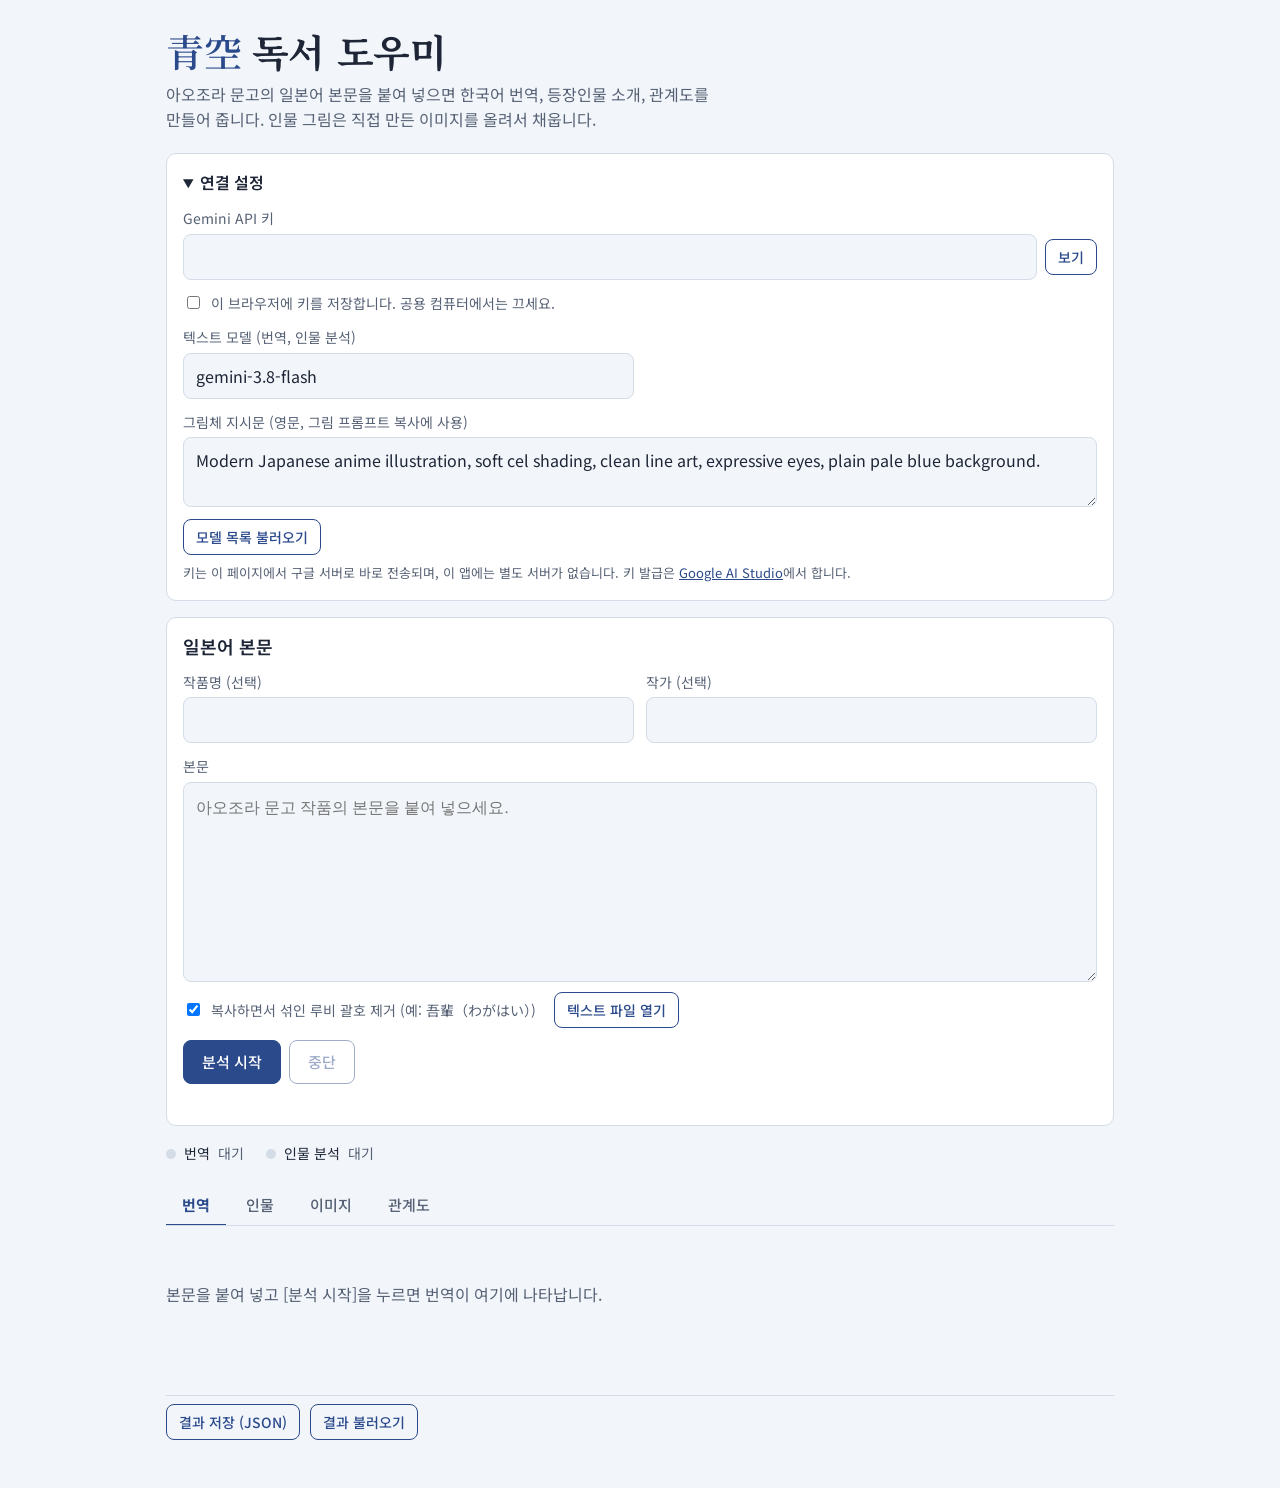
==== aozora-reader.html @ 2e2281b9 "아오조라 독서 도우미 추가 Netlify(aozora-reader.netlify.app)에 올라가 있던 파일을 원본으로 보관합니다." ====
<!doctype html>
<html lang="ko">
<head>
<meta charset="utf-8">
<meta name="viewport" content="width=device-width, initial-scale=1">
<title>아오조라 독서 도우미</title>
<meta name="description" content="아오조라 문고의 일본어 본문을 붙여 넣으면 한국어 번역과 등장인물 소개를 만들고, 직접 만든 인물 그림을 올려 관계도를 완성하는 웹앱">
<link rel="preconnect" href="https://fonts.googleapis.com">
<link rel="preconnect" href="https://fonts.gstatic.com" crossorigin>
<link href="https://fonts.googleapis.com/css2?family=Noto+Sans+KR:wght@400;500;700&family=Noto+Serif+JP:wght@400;600&family=Noto+Serif+KR:wght@400;600;700&display=swap" rel="stylesheet">
<style>
:root{
  --paper:#f2f6fa; --panel:#ffffff; --ink:#1d2536; --ink2:#566175; --line:#d3dce7;
  --ai:#2b4a8c; --ai-ink:#ffffff; --sora:#cfe5f7; --sora2:#eaf3fb;
  --warn:#b4452f; --ok:#2f7a5b;
  --sans:'Noto Sans KR','Apple SD Gothic Neo','Malgun Gothic',system-ui,sans-serif;
  --serif-ko:'Noto Serif KR','Nanum Myeongjo','Apple Myungjo',serif;
  --serif-ja:'Noto Serif JP','Yu Mincho','Hiragino Mincho ProN',serif;
}
@media (prefers-color-scheme: dark){
  :root{
    --paper:#121a27; --panel:#1a2433; --ink:#e6ecf5; --ink2:#9fb0c6; --line:#2c3a50;
    --ai:#8fb4ff; --ai-ink:#0e1a30; --sora:#1f3350; --sora2:#16253a;
    --warn:#ef8a74; --ok:#6cc9a0;
  }
}
*{box-sizing:border-box}
html{-webkit-text-size-adjust:100%}
body{margin:0;background:var(--paper);color:var(--ink);font:16px/1.6 var(--sans)}
a{color:var(--ai)}
.skip{position:absolute;left:-999px;top:0;background:var(--ai);color:var(--ai-ink);padding:8px 12px;z-index:10}
.skip:focus{left:8px;top:8px}
:focus-visible{outline:2px solid var(--ai);outline-offset:2px}
.wrap{max-width:980px;margin:0 auto;padding:0 16px}
.top{padding:28px 0 4px}
h1{font:700 clamp(26px,5vw,38px)/1.2 var(--serif-ko);margin:0 0 8px;letter-spacing:-.01em}
h1 [lang=ja]{font-family:var(--serif-ja);font-weight:600;color:var(--ai);margin-right:.28em}
.lede{margin:0;color:var(--ink2);max-width:62ch}
h2{font:600 18px/1.4 var(--sans);margin:0 0 10px}
.panel{background:var(--panel);border:1px solid var(--line);border-radius:10px;padding:16px;margin:16px 0}
details.panel>summary{cursor:pointer;font-weight:600;list-style-position:inside}
.grid{display:grid;grid-template-columns:1fr 1fr;gap:12px;margin-top:12px}
.grid .wide{grid-column:1/-1}
label{display:flex;flex-direction:column;gap:4px;font-size:14px;color:var(--ink2)}
label.check{flex-direction:row;align-items:center;gap:8px}
input[type=text],input[type=password],input[type=number],textarea{
  width:100%;font:16px/1.5 var(--sans);color:var(--ink);background:var(--paper);
  border:1px solid var(--line);border-radius:8px;padding:10px 12px}
textarea{resize:vertical}
#src{min-height:200px;font-family:var(--serif-ja);line-height:1.8}
.row{display:flex;gap:8px;align-items:center;flex-wrap:wrap}
.row.end{justify-content:flex-end}
.hint{font-size:13px;color:var(--ink2);margin:8px 0 0}
.btn{font:500 15px/1 var(--sans);min-height:44px;padding:0 18px;border-radius:8px;border:1px solid var(--ai);
  background:var(--ai);color:var(--ai-ink);cursor:pointer}
.btn.ghost{background:transparent;color:var(--ai)}
.btn.small{min-height:36px;padding:6px 12px;font-size:14px;line-height:1.3}
.btn:disabled{opacity:.45;cursor:not-allowed}
.opts{display:flex;flex-wrap:wrap;gap:6px 18px;margin:10px 0}
.steps{list-style:none;margin:0 0 4px;padding:0;display:flex;flex-wrap:wrap;gap:8px 22px}
.steps li{display:flex;align-items:flex-start;gap:8px;font-size:14px}
.steps .n{white-space:nowrap;flex:none}
.dot{width:10px;height:10px;border-radius:50%;background:var(--line);flex:none;margin-top:7px}
.steps li[data-s=busy] .dot{background:var(--ai)}
.steps li[data-s=done] .dot{background:var(--ok)}
.steps li[data-s=error] .dot{background:var(--warn)}
.steps .t{color:var(--ink2);min-width:0;overflow-wrap:anywhere}
#notice{min-height:1.4em;font-size:14px;margin:6px 0 0}
#notice.error{color:var(--warn)}
#notice.ok{color:var(--ok)}
.tabs{display:flex;gap:4px;border-bottom:1px solid var(--line);margin-top:20px;overflow-x:auto}
.tab{font:500 15px/1 var(--sans);padding:12px 16px;border:0;background:none;color:var(--ink2);cursor:pointer;
  border-bottom:2px solid transparent;margin-bottom:-1px;white-space:nowrap}
.tab[aria-selected=true]{color:var(--ai);border-bottom-color:var(--ai);font-weight:700}
.pane{padding:16px 0 40px}
.empty{color:var(--ink2);padding:24px 0}
.toolbar{display:flex;flex-wrap:wrap;gap:10px 16px;align-items:center;margin-bottom:8px}
.para{padding:14px 0;border-bottom:1px solid var(--line)}
.para .ja{font:400 14px/1.8 var(--serif-ja);color:var(--ink2);margin:0 0 6px}
.para .ko{font:400 17px/1.9 var(--serif-ko);margin:0}
.para .ko.missing{color:var(--ink2);font-family:var(--sans);font-size:14px}
.para .ko.fail{color:var(--warn);font-family:var(--sans);font-size:14px}
.hide-ja .para .ja{display:none}
.cards{display:grid;grid-template-columns:repeat(auto-fill,minmax(270px,1fr));gap:14px}
.card{background:var(--panel);border:1px solid var(--line);border-radius:10px;padding:14px;display:flex;flex-direction:column;gap:8px}
.card .head{display:flex;gap:12px;align-items:center}
.avatar{width:56px;height:56px;border-radius:50%;flex:none;background:var(--sora);overflow:hidden;
  display:grid;place-items:center;font:600 22px var(--serif-ko);color:var(--ai);border:2px solid var(--line)}
.avatar img{width:100%;height:100%;object-fit:cover;display:block}
.card h3{margin:0;font:700 17px/1.3 var(--serif-ko)}
.card .sub{font-size:13px;color:var(--ink2)}
.pill{display:inline-block;font-size:12px;padding:2px 8px;border-radius:999px;border:1px solid var(--line);color:var(--ink2);margin-left:6px;vertical-align:2px}
.card dl{margin:0;display:grid;gap:6px}
.card dt{font-size:12px;color:var(--ink2)}
.card dd{margin:0;font-size:15px}
.imggrid{display:grid;grid-template-columns:repeat(auto-fill,minmax(250px,1fr));gap:14px;align-items:start}
figure.shot{margin:0 auto;width:100%;max-width:300px;aspect-ratio:9/16;border-radius:8px;overflow:hidden;background:var(--sora2);
  border:2px dashed var(--ink2);position:relative}
figure.shot.filled{border:1px solid var(--line)}
figure.shot img{position:absolute;inset:0;width:100%;height:100%;object-fit:contain;display:block}
.slotbtn{position:absolute;inset:0;width:100%;height:100%;border:0;background:none;color:var(--ink2);font:14px/1.5 var(--sans);cursor:pointer;
  display:flex;flex-direction:column;align-items:center;justify-content:center;gap:6px;padding:12px;text-align:center}
.slotbtn .plus{font-size:36px;line-height:1;color:var(--ai)}
.slotbtn:hover,.pslot:hover{background:var(--sora)}
.prow{display:flex;gap:12px;align-items:center;padding-top:10px;border-top:1px solid var(--line)}
.pslot{width:76px;height:76px;border-radius:50%;flex:none;position:relative;overflow:hidden;background:var(--sora2);border:2px dashed var(--ink2);
  padding:0;cursor:pointer;color:var(--ai);font:400 30px/1 var(--sans)}
.pslot.filled{border:2px solid var(--line)}
.pslot img{width:100%;height:100%;object-fit:cover;display:block}
.pcol{display:flex;flex-direction:column;gap:6px;min-width:0}
.pcol b{font-size:13px;font-weight:600}
.lede,.hint,.slotbtn,.pcol b{word-break:keep-all;overflow-wrap:anywhere}
.pcol .row{gap:6px}
.dropping{outline:2px dashed var(--ai);outline-offset:2px}
.modal{position:fixed;inset:0;z-index:50;background:rgba(10,16,28,.6);display:grid;place-items:center;padding:16px}
.modal .box{background:var(--panel);color:var(--ink);border:1px solid var(--line);border-radius:12px;padding:16px;width:min(100%,360px);display:flex;flex-direction:column;gap:12px}
.modal h2{margin:0}
.stage{position:relative;margin:0 auto;overflow:hidden;background:var(--sora2);touch-action:none;cursor:grab;border-radius:6px;user-select:none;-webkit-user-select:none}
.stage:active{cursor:grabbing}
.stage img{position:absolute;left:0;top:0;max-width:none;pointer-events:none}
.stage .ring{position:absolute;inset:0;border-radius:50%;box-shadow:0 0 0 400px rgba(10,16,28,.55);border:2px solid #fff;pointer-events:none}
.modal input[type=range]{width:100%}
.card{min-width:0}
.card details p{margin:6px 0 0;font-size:12px}
.banner{border:1px solid var(--warn);color:var(--warn);border-radius:8px;padding:10px 12px;margin:0 0 12px;overflow-wrap:anywhere}
.banner details p{margin:6px 0 0;font-size:13px;color:var(--ink2)}
.badge{font-size:12px;color:var(--ink2)}
.badge.warn{color:var(--warn)}
.badge{overflow-wrap:anywhere}
.card details summary{cursor:pointer;font-size:13px;color:var(--ink2)}
.card textarea{font-size:14px;margin-top:6px}
.sky{background:linear-gradient(180deg,var(--sora) 0%,var(--sora2) 100%);border:1px solid var(--line);border-radius:12px;overflow:auto}
.sky svg{display:block;width:100%;min-width:640px;height:auto}
.scrollhint{display:none;font-size:13px;color:var(--ink2);margin:6px 0 0}
@media (max-width:700px){.scrollhint{display:block}}
.node{cursor:pointer}
.relist{list-style:none;margin:16px 0 0;padding:0;display:grid;gap:8px}
.relist li{padding:10px 12px;border:1px solid var(--line);border-radius:8px;background:var(--panel);font-size:15px}
.relist .lab{font-weight:700;color:var(--ai);margin:0 6px}
.relist .det{display:block;font-size:13px;color:var(--ink2);margin-top:2px}
.detail{margin-top:14px}
.foot{display:flex;flex-wrap:wrap;gap:10px;padding:8px 0 48px;border-top:1px solid var(--line);margin-top:8px}
@media (max-width:640px){.grid{grid-template-columns:1fr}}
@media (prefers-reduced-motion:reduce){*{scroll-behavior:auto!important}}
</style>
</head>
<body>
<a class="skip" href="#input">입력창으로 건너뛰기</a>
<header class="top">
  <div class="wrap">
    <h1><span lang="ja">青空</span>독서 도우미</h1>
    <p class="lede">아오조라 문고의 일본어 본문을 붙여 넣으면 한국어 번역, 등장인물 소개, 관계도를 만들어 줍니다. 인물 그림은 직접 만든 이미지를 올려서 채웁니다.</p>
  </div>
</header>

<main class="wrap">
  <details id="settings" class="panel">
    <summary>연결 설정</summary>
    <div class="grid">
      <label class="wide">Gemini API 키
        <span class="row">
          <input id="apiKey" type="password" autocomplete="off" spellcheck="false" style="flex:1;min-width:200px">
          <button type="button" id="toggleKey" class="btn ghost small">보기</button>
        </span>
      </label>
      <label class="check wide"><input type="checkbox" id="remember"> 이 브라우저에 키를 저장합니다. 공용 컴퓨터에서는 끄세요.</label>
      <label>텍스트 모델 (번역, 인물 분석)
        <input id="textModel" type="text" list="textModels" autocomplete="off" spellcheck="false">
      </label>
      <label class="wide">그림체 지시문 (영문, 그림 프롬프트 복사에 사용)
        <textarea id="style" rows="2"></textarea>
      </label>
      <div class="row wide">
        <button type="button" id="loadModels" class="btn ghost small">모델 목록 불러오기</button>
        <span id="modelMsg" class="hint" style="margin:0" aria-live="polite"></span>
      </div>
    </div>
    <datalist id="textModels"></datalist>
    <p class="hint">키는 이 페이지에서 구글 서버로 바로 전송되며, 이 앱에는 별도 서버가 없습니다. 키 발급은 <a href="https://aistudio.google.com/apikey" target="_blank" rel="noopener">Google AI Studio</a>에서 합니다.</p>
  </details>

  <section class="panel" id="input" aria-labelledby="inputH">
    <h2 id="inputH">일본어 본문</h2>
    <div class="grid">
      <label>작품명 (선택)<input id="workTitle" type="text" autocomplete="off"></label>
      <label>작가 (선택)<input id="workAuthor" type="text" autocomplete="off"></label>
    </div>
    <label style="margin-top:12px">본문
      <textarea id="src" lang="ja" placeholder="아오조라 문고 작품의 본문을 붙여 넣으세요."></textarea>
    </label>
    <div class="opts">
      <label class="check"><input type="checkbox" id="optRuby" checked> 복사하면서 섞인 루비 괄호 제거 (예: 吾輩（わがはい）)</label>
      <label class="check"><span class="btn ghost small" style="display:inline-flex;align-items:center"><input id="fileIn" type="file" accept=".txt,text/plain" style="display:none">텍스트 파일 열기</span></label>
    </div>
    <p id="estimate" class="hint" style="margin-top:0"></p>
    <div class="row" style="margin-top:12px">
      <button type="button" id="go" class="btn">분석 시작</button>
      <button type="button" id="stop" class="btn ghost" disabled>중단</button>
    </div>
    <p id="notice" role="status" aria-live="polite"></p>
  </section>

  <ul class="steps" id="steps" aria-label="진행 상태"></ul>

  <div class="tabs" role="tablist" aria-label="결과" id="tabs"></div>
  <div class="pane" id="pane" role="tabpanel" tabindex="0"></div>

  <div class="foot">
    <button type="button" id="saveJson" class="btn ghost small">결과 저장 (JSON)</button>
    <label class="check"><span class="btn ghost small" style="display:inline-flex;align-items:center"><input id="loadJson" type="file" accept=".json,application/json" style="display:none">결과 불러오기</span></label>
  </div>
</main>
<input id="portraitFile" type="file" accept="image/png,image/jpeg,image/webp,image/gif" hidden>
<input id="profileFile" type="file" accept="image/png,image/jpeg,image/webp,image/gif" hidden>
<noscript><p class="wrap">이 앱은 자바스크립트가 필요합니다.</p></noscript>

<script>
(() => {
'use strict';

/* ================= 유틸 ================= */
const $ = (s, r = document) => r.querySelector(s);
const SVG_NS = 'http://www.w3.org/2000/svg';
const sleep = (ms, signal) => new Promise((res, rej) => {
  const t = setTimeout(res, ms);
  if (signal) signal.addEventListener('abort', () => { clearTimeout(t); rej(new DOMException('중단됨', 'AbortError')); }, { once: true });
});
function build(create, tag, props, kids) {
  const e = create(tag);
  for (const [k, v] of Object.entries(props || {})) {
    if (v == null || v === false) continue;
    if (k === 'class') e.setAttribute('class', v);
    else if (k === 'text') e.textContent = v;
    else if (k.startsWith('on')) e.addEventListener(k.slice(2).toLowerCase(), v);
    else e.setAttribute(k, v === true ? '' : v);
  }
  for (const kid of kids.flat()) {
    if (kid == null || kid === false) continue;
    e.append(kid.nodeType ? kid : document.createTextNode(String(kid)));
  }
  return e;
}
const h = (tag, props, ...kids) => build(t => document.createElement(t), tag, props, kids);
const sv = (tag, props, ...kids) => build(t => document.createElementNS(SVG_NS, t), tag, props, kids);
const store = {
  get(k, d) { try { const v = localStorage.getItem(k); return v == null ? d : v; } catch { return d; } },
  set(k, v) { try { localStorage.setItem(k, v); } catch { /* 저장 불가 환경 */ } },
  del(k) { try { localStorage.removeItem(k); } catch { /* 저장 불가 환경 */ } }
};
function download(name, blob) {
  const url = URL.createObjectURL(blob);
  const a = h('a', { href: url, download: name });
  document.body.append(a); a.click(); a.remove();
  setTimeout(() => URL.revokeObjectURL(url), 2000);
}
const raf = window.requestAnimationFrame ? f => window.requestAnimationFrame(f) : f => setTimeout(f, 16);

/* ================= 설정 ================= */
const DEFAULT_STYLE = 'Modern Japanese anime illustration, soft cel shading, clean line art, expressive eyes, plain pale blue background.';
const OLD_DEFAULT_STYLE = 'Modern Japanese anime illustration, soft cel shading, clean line art, expressive eyes, head-and-shoulders portrait, plain pale blue background.';
const TEXT_MODELS = ['gemini-3.8-flash', 'gemini-3.5-flash-lite', 'gemini-3.6-flash', 'gemini-3.1-flash-lite', 'gemini-4-argon'];
const API_BASES = ['https://generativelanguage.googleapis.com/v1beta', 'https://generativelanguage.googleapis.com/v1'];
const ANALYSIS_LIMIT = 200000;
const MAX_CHARACTERS = 12;
const TIMEOUTS = { text: 90000, analysis: 180000 };

const cfg = {
  remember: store.get('aozora.remember', '0') === '1',
  key: '',
  textModel: store.get('aozora.textModel', TEXT_MODELS[0]),
  style: (v => (v === OLD_DEFAULT_STYLE ? DEFAULT_STYLE : v))(store.get('aozora.style', DEFAULT_STYLE))
};
if (cfg.remember) cfg.key = store.get('aozora.key', '');

/* ================= 상태 ================= */
const freshSteps = () => ({
  translate: { state: 'idle', done: 0, total: 0, msg: '', detail: '', note: '', startedAt: 0 },
  analyze: { state: 'idle', done: 0, total: 0, msg: '', detail: '', note: '', startedAt: 0 }
});
const state = {
  paragraphs: [], characters: [], relations: [], setting: '', selected: null,
  meta: { title: '', author: '' }, steps: freshSteps(),
  running: false, abort: null, tab: 'translate', showJa: true
};

/* ================= 텍스트 정리 ================= */
function cleanAozora(raw, opts = {}) {
  const stripRubyParen = opts.stripRubyParen !== false;
  let t = String(raw || '').replace(/^﻿/, '').replace(/\r\n?/g, '\n');
  t = t.replace(/-{20,}\n【テキスト中に現れる記号について】[\s\S]*?\n-{20,}\n?/, '');
  const foot = t.search(/^底本[：:]/m);
  if (foot >= 0) t = t.slice(0, foot);
  t = t.replace(/※［＃[^］\n]*］/g, '');
  t = t.replace(/［＃[^］\n]*］/g, '');
  t = t.replace(/《[^》\n]*》/g, '');
  t = t.replace(/｜/g, '');
  if (stripRubyParen) t = t.replace(/([一-鿿々〆ヶ])（[ぁ-ゖァ-ヺー・]+）/g, '$1');
  t = t.replace(/^[ \t　]+/gm, '').replace(/[ \t　]+$/gm, '');
  t = t.replace(/\n{3,}/g, '\n\n').trim();
  return t;
}
const splitParagraphs = t => t.split(/\n+/).map(s => s.trim()).filter(Boolean);
function makeChunks(indices, paras, maxChars = 1600, maxCount = 30) {
  const chunks = []; let cur = []; let len = 0;
  for (const i of indices) {
    const l = paras[i].ja.length;
    if (cur.length && (len + l > maxChars || cur.length >= maxCount)) { chunks.push(cur); cur = []; len = 0; }
    cur.push(i); len += l;
  }
  if (cur.length) chunks.push(cur);
  return chunks;
}
async function readTextFile(file) {
  const buf = await file.arrayBuffer();
  try { return new TextDecoder('utf-8', { fatal: true }).decode(buf); }
  catch { return new TextDecoder('shift_jis').decode(buf); }
}

/* ================= Gemini 호출 ================= */
class ApiError extends Error {
  constructor(status, msg, detail) { super(status ? `${msg} (${status})` : msg); this.status = status; this.detail = detail || ''; }
}
const shorten = (s, n = 160) => { s = String(s || ''); return s.length > n ? `${s.slice(0, n)}…` : s; };
const noThinking = new Set();
// 사고 수준: 번역처럼 추론이 필요 없는 작업의 대기 시간을 줄인다. 모델별 허용값은 공식 문서(thinking) 기준.
function thinkingConfigFor(model) {
  const m = String(model || '');
  if (noThinking.has(m)) return undefined;
  if (/^gemini-(3\.8|4)/.test(m)) return { thinkingLevel: 'low' };            // 3.8 Flash와 4는 minimal이 오류
  if (/flash-lite/.test(m)) return undefined;                                  // Flash-Lite는 기본값이 minimal
  if (/^gemini-3(\.\d+)?-flash/.test(m)) return { thinkingLevel: 'minimal' };  // 3 Flash, 3.6 Flash
  return undefined;                                                            // 2.5 등은 기본값 유지
}
function fmtWait(sec) {
  sec = Math.ceil(sec);
  if (sec >= 3600) return `${Math.floor(sec / 3600)}시간 ${Math.round((sec % 3600) / 60)}분`;
  if (sec >= 60) return `${Math.round(sec / 60)}분`;
  return `${sec}초`;
}
function retryDelaySec(err) {
  for (const x of (err && err.details) || []) {
    if (x && /RetryInfo/.test(String(x['@type'] || '')) && x.retryDelay) {
      const m = String(x.retryDelay).match(/([\d.]+)s/);
      if (m) return Number(m[1]);
    }
  }
  return null;
}
async function fetchWithTimeout(url, init, signal, timeoutMs) {
  const ctl = new AbortController();
  let timedOut = false;
  const onAbort = () => ctl.abort();
  if (signal) signal.addEventListener('abort', onAbort, { once: true });
  const timer = setTimeout(() => { timedOut = true; ctl.abort(); }, timeoutMs);
  try { return await fetch(url, { ...init, signal: ctl.signal }); }
  catch (e) {
    if (timedOut) throw new ApiError(0, `응답이 ${Math.round(timeoutMs / 1000)}초 안에 오지 않았습니다`);
    throw e;
  } finally {
    clearTimeout(timer);
    if (signal) signal.removeEventListener('abort', onAbort);
  }
}
async function gemini(model, body, signal, opts = {}) {
  if (!cfg.key) throw new ApiError(0, 'API 키가 없습니다');
  const timeoutMs = opts.timeoutMs || TIMEOUTS.text;
  const note = opts.onStatus || (() => {});
  let last;
  for (let b = 0; b < API_BASES.length; b++) {
    const url = `${API_BASES[b]}/models/${encodeURIComponent(model)}:generateContent`;
    for (let attempt = 0; attempt < 3; attempt++) {
      if (signal && signal.aborted) throw new DOMException('중단됨', 'AbortError');
      let res;
      try {
        res = await fetchWithTimeout(url, {
          method: 'POST',
          headers: { 'Content-Type': 'application/json', 'x-goog-api-key': cfg.key },
          body: JSON.stringify(body)
        }, signal, timeoutMs);
      } catch (e) {
        if (e.name === 'AbortError' || e instanceof ApiError) throw e;
        last = new ApiError(0, '네트워크 오류. 연결 상태를 확인하세요');
        if (attempt < 2) { const w = 2 * 2 ** attempt; note(`네트워크 오류, ${w}초 뒤 재시도 (${attempt + 1}/2)`); await sleep(w * 1000, signal); continue; }
        break;
      }
      if (res.ok) return res.json();
      const info = await res.json().catch(() => ({}));
      const err = (info && info.error) || {};
      const msg = err.message || res.statusText || '요청 실패';
      if (res.status === 404) { last = new ApiError(404, `모델을 찾을 수 없습니다: ${model}`); break; }
      if (res.status === 400 && body.generationConfig && body.generationConfig.thinkingConfig && /thinking/i.test(msg)) {
        delete body.generationConfig.thinkingConfig; noThinking.add(String(model));
        note('이 모델은 사고 설정을 지원하지 않아 기본값으로 다시 요청합니다'); attempt--; continue;
      }
      if (res.status === 429 && /limit:\s*0(?![\d.])/.test(msg)) throw new ApiError(429, `이 키(무료 등급)에서는 ${model} 모델의 사용 한도가 0입니다. 다른 모델을 고르거나 결제를 설정해야 합니다.`, msg);
      if ([429, 500, 502, 503, 504].includes(res.status) && attempt < 2) {
        const delay = retryDelaySec(err) ?? 2 * 2 ** attempt;
        if (res.status === 429 && delay > 45) throw new ApiError(429, `요청 한도를 넘었습니다. 약 ${fmtWait(delay)} 뒤에 다시 시도하세요`, msg);
        note(`서버 응답 ${res.status}, ${Math.ceil(delay)}초 뒤 재시도 (${attempt + 1}/2)`);
        await sleep(delay * 1000, signal); continue;
      }
      throw new ApiError(res.status, shorten(msg), msg.length > 160 ? msg : '');
    }
  }
  throw last || new ApiError(0, '요청 실패');
}
function textOf(res) {
  if (res && res.promptFeedback && res.promptFeedback.blockReason) throw new ApiError(0, `요청이 차단되었습니다: ${res.promptFeedback.blockReason}`);
  const cand = res && res.candidates && res.candidates[0];
  if (!cand) throw new ApiError(0, '응답이 비어 있습니다');
  return ((cand.content && cand.content.parts) || []).filter(p => typeof p.text === 'string' && !p.thought).map(p => p.text).join('');
}
function parseJSON(text) {
  let s = String(text || '').trim().replace(/^```(?:json)?\s*/i, '').replace(/\s*```$/, '');
  try { return JSON.parse(s); } catch { /* 아래에서 다시 시도 */ }
  const a = Math.min(...['[', '{'].map(c => { const i = s.indexOf(c); return i < 0 ? Infinity : i; }));
  const z = Math.max(s.lastIndexOf(']'), s.lastIndexOf('}'));
  if (a !== Infinity && z > a) { try { return JSON.parse(s.slice(a, z + 1)); } catch { /* 실패 처리 */ } }
  throw new ApiError(0, '응답을 해석하지 못했습니다');
}
async function pool(items, limit, worker, signal) {
  let i = 0;
  const run = async () => {
    while (i < items.length) {
      if (signal && signal.aborted) return;
      const idx = i++;
      await worker(items[idx], idx);
    }
  };
  await Promise.all(Array.from({ length: Math.min(limit, items.length) }, run));
}

/* ================= 번역 ================= */
const workHint = () => {
  const { title, author } = state.meta;
  if (!title && !author) return '';
  return `Context: this text is from ${title ? `"${title}"` : 'a work'}${author ? ` by ${author}` : ''}.`;
};
async function translateChunk(chunk, signal) {
  const lines = chunk.map(i => `[${i + 1}] ${state.paragraphs[i].ja}`).join('\n');
  const prompt = [
    'Translate the following Japanese literary text into natural, faithful Korean for readers of literature.',
    workHint(),
    '- Translate every numbered paragraph and keep its number. Never merge, split, skip, summarize, or add comments.',
    '- Preserve tone, register, dialogue, and rhythm. Convert 「」 and 『』 into Korean-style quotation marks.',
    '- Render Japanese personal and place names in Korean using the standard Korean transliteration of Japanese, consistently.',
    '- Output ONLY JSON: [{"n": <paragraph number>, "ko": "<Korean translation>"}, ...]',
    '',
    'Paragraphs:',
    lines
  ].filter(Boolean).join('\n');
  const st = state.steps.translate;
  const tc = thinkingConfigFor(cfg.textModel);
  const res = await gemini(cfg.textModel, {
    contents: [{ role: 'user', parts: [{ text: prompt }] }],
    generationConfig: { responseMimeType: 'application/json', temperature: 0.3, ...(tc ? { thinkingConfig: tc } : {}) }
  }, signal, { timeoutMs: TIMEOUTS.text, onStatus: m => { st.note = m; schedule(); } });
  st.note = '';
  let arr = parseJSON(textOf(res));
  if (!Array.isArray(arr) && arr && typeof arr === 'object') arr = Object.values(arr).find(Array.isArray);
  if (!Array.isArray(arr)) throw new ApiError(0, '번역 응답 형식이 올바르지 않습니다');
  const set = new Set(chunk);
  for (const it of arr) {
    const n = Number(it && it.n) - 1;
    if (set.has(n) && typeof it.ko === 'string' && it.ko.trim()) {
      state.paragraphs[n].ko = it.ko.trim(); state.paragraphs[n].err = false;
    }
  }
  chunk.forEach(i => { if (!state.paragraphs[i].ko) state.paragraphs[i].err = true; });
}
async function runTranslation(onlyMissing) {
  const st = state.steps.translate; const sig = state.abort.signal;
  const idx = state.paragraphs.map((_, i) => i).filter(i => !onlyMissing || !state.paragraphs[i].ko);
  const chunks = makeChunks(idx, state.paragraphs);
  Object.assign(st, { state: chunks.length ? 'busy' : 'done', done: 0, total: chunks.length, msg: '', detail: '', note: '', startedAt: Date.now() });
  let failed = 0; schedule();
  try {
    await pool(chunks, 2, async chunk => {
      try { await translateChunk(chunk, sig); }
      catch (e) {
        if (e.name === 'AbortError') throw e;
        failed++; st.msg = e.message; st.detail = e.detail || ''; chunk.forEach(i => { state.paragraphs[i].err = true; });
      }
      st.done++; schedule();
    }, sig);
  } catch (e) { if (e.name !== 'AbortError') throw e; }
  const missing = idx.filter(i => !state.paragraphs[i].ko).length;
  if (sig.aborted) { st.state = 'idle'; st.msg = '중단됨'; }
  else if (missing) { st.state = 'error'; st.msg = `${missing}개 문단 번역 실패${st.msg ? `: ${st.msg}` : ''}`; }
  else { st.state = 'done'; st.msg = ''; }
  schedule();
}

/* ================= 인물 분석 ================= */
async function runAnalysis() {
  const st = state.steps.analyze; const sig = state.abort.signal;
  Object.assign(st, { state: 'busy', done: 0, total: 1, msg: '', detail: '', note: '', startedAt: Date.now() }); schedule();
  try {
    const full = state.paragraphs.map(p => p.ja).join('\n');
    const text = full.length > ANALYSIS_LIMIT ? full.slice(0, ANALYSIS_LIMIT) : full;
    const prompt = [
      'You are a literary analyst helping Korean students read Japanese literature.',
      `Read the Japanese text below (from Aozora Bunko). ${workHint()}`,
      'Extract its characters and the relationships between them.',
      '',
      'Rules:',
      '- Use ONLY what the provided text says. Do not add facts from outside knowledge of the work and do not guess. If something is not in the text, leave it out or use an empty string.',
      '- NO SPOILERS. Describe each character as a reader meeting them for the first time. Never reveal the ending, deaths, betrayals, secrets, twists, or anything that happens late in the story. Relationship labels must be stable relationship types (for example 부부, 친구, 스승과 제자, 주인과 하인), never plot events.',
      `- Include at most ${MAX_CHARACTERS} characters, from most to least important. If the first-person narrator acts as a character, include them (name_ko "화자(나)", name_ja as written, such as 私). Skip crowds and unnamed extras unless central.`,
      '- Korean fields must be natural Korean. name_ja is as written in the text; name_ko is the standard Korean transliteration of the Japanese reading; reading is in hiragana.',
      '- role: one or two Korean words (주인공, 화자, 조연 ...). importance: 1 main, 2 supporting, 3 minor.',
      '- personality: 2 to 4 Korean trait keywords followed by one short sentence, based on how the character speaks and acts in the text.',
      '- summary: 1 or 2 Korean sentences, no spoilers.',
      '- appearance: English description for drawing a portrait (apparent age, gender, hair, clothing, expression). Use only details supported by the text or by its era and setting, and do not invent distinctive features. Set appearance_from_text to true only if the text itself describes the character\'s looks.',
      '- setting: a short English phrase for the era and place if the text states it (for example "Meiji-era Tokyo"), otherwise "".',
      '- relations: use the ids you assigned; label is a Korean relationship name of 2 to 6 characters; detail is one short Korean phrase without spoilers.',
      '- Output ONLY JSON in this shape:',
      '{"setting":"","characters":[{"id":"c1","name_ja":"","name_ko":"","reading":"","role":"","importance":1,"personality":"","summary":"","appearance":"","appearance_from_text":false}],"relations":[{"from":"c1","to":"c2","label":"","detail":""}]}',
      '',
      'TEXT:',
      text
    ].join('\n');
    const res = await gemini(cfg.textModel, {
      contents: [{ role: 'user', parts: [{ text: prompt }] }],
      generationConfig: { responseMimeType: 'application/json', temperature: 0.2 }
    }, sig, { timeoutMs: TIMEOUTS.analysis, onStatus: m => { st.note = m; schedule(); } });
    const data = parseJSON(textOf(res));
    applyAnalysis(data);
    st.state = 'done'; st.done = 1;
    st.msg = full.length > ANALYSIS_LIMIT ? `앞 ${ANALYSIS_LIMIT.toLocaleString()}자 기준으로 분석했습니다` : '';
  } catch (e) {
    if (e.name === 'AbortError') { st.state = 'idle'; st.msg = '중단됨'; }
    else { st.state = 'error'; st.msg = e.message; st.detail = e.detail || ''; }
  }
  schedule();
}
function applyAnalysis(data) {
  const src = (data && Array.isArray(data.characters)) ? data.characters : [];
  if (!src.length) throw new ApiError(0, '등장인물을 찾지 못했습니다');
  const str = v => (v == null ? '' : String(v).trim());
  const lookup = new Map();
  state.characters = src.slice(0, MAX_CHARACTERS).map((c, i) => {
    const id = `c${i}`;
    [c.id, c.name_ja, c.name_ko].map(str).filter(Boolean).forEach(k => { if (!lookup.has(k)) lookup.set(k, id); });
    const imp = Number(c.importance);
    return {
      id, name_ja: str(c.name_ja), name_ko: str(c.name_ko) || str(c.name_ja) || `인물 ${i + 1}`,
      reading: str(c.reading), role: str(c.role), importance: [1, 2, 3].includes(imp) ? imp : 2,
      personality: str(c.personality), summary: str(c.summary), appearance: str(c.appearance),
      appearanceKnown: c.appearance_from_text === true,
      portrait: null, portraitSize: null, profile: null, upErr: ''
    };
  });
  state.setting = str(data.setting);
  const seen = new Set();
  state.relations = (Array.isArray(data.relations) ? data.relations : []).map(r => ({
    from: lookup.get(str(r.from)), to: lookup.get(str(r.to)), label: str(r.label), detail: str(r.detail)
  })).filter(r => r.from && r.to && r.from !== r.to && r.label).filter(r => {
    const k = `${r.from}|${r.to}|${r.label}`; if (seen.has(k)) return false; seen.add(k); return true;
  });
  state.selected = null;
}

/* ================= 그림 프롬프트 (직접 생성용) ================= */
function promptBase(c) {
  const look = c.appearance || `a ${c.role || 'character'} from a Japanese literary work`;
  const era = state.setting ? ` Setting: ${state.setting}.` : '';
  return `${look}${era} ${cfg.style}`;
}
const portraitPrompt = c => `Illustration of a fictional character from a Japanese literary work. ${promptBase(c)} Vertical 9:16 composition, the character centered in frame, no text, no letters, no watermark, no other people.`;
const profilePrompt = c => `Face portrait of a fictional character from a Japanese literary work. ${promptBase(c)} Square 1:1 composition, face centered and large in frame so it works as a small round profile picture, no text, no letters, no watermark, no other people.`;

/* ================= 파이프라인 ================= */
function requireKey() {
  if (cfg.key) return true;
  notice('API 키를 먼저 입력하세요.', 'error'); $('#settings').open = true; $('#apiKey').focus();
  return false;
}
let noticeTimer = 0;
function notice(msg, kind) {
  const n = $('#notice'); n.textContent = msg; n.className = kind || '';
  clearTimeout(noticeTimer); if (msg) noticeTimer = setTimeout(() => { n.textContent = ''; }, 12000);
}
async function startAnalysis() {
  if (state.running) return;
  if (!requireKey()) return;
  const cleaned = cleanAozora($('#src').value, { stripRubyParen: $('#optRuby').checked });
  const paras = splitParagraphs(cleaned);
  if (!paras.length) { notice('일본어 본문을 붙여 넣으세요.', 'error'); return; }
  if (!/[぀-ヿ一-鿿]/.test(cleaned)) { notice('일본어 본문으로 보이지 않습니다. 내용을 확인하세요.', 'error'); return; }
  state.paragraphs = paras.map(ja => ({ ja, ko: null, err: false }));
  state.characters = []; state.relations = []; state.setting = ''; state.selected = null;
  state.meta = { title: $('#workTitle').value.trim(), author: $('#workAuthor').value.trim() };
  state.steps = freshSteps(); state.running = true; state.abort = new AbortController();
  notice(''); renderAll();
  try { await Promise.all([runTranslation(false), runAnalysis()]); }
  catch (e) { notice(e.message, 'error'); }
  finally {
    const aborted = state.abort.signal.aborted;
    state.running = false; state.abort = null; renderAll();
    if (aborted) notice('중단했습니다.', '');
    else if (state.steps.translate.state === 'done' && state.steps.analyze.state === 'done') notice('번역과 인물 분석을 마쳤습니다. 이미지 탭에서 직접 만든 그림을 올릴 수 있습니다.', 'ok');
  }
}
async function retryMissing() {
  if (state.running || !requireKey()) return;
  state.running = true; state.abort = new AbortController(); renderAll();
  try { await runTranslation(true); } catch (e) { notice(e.message, 'error'); }
  state.running = false; state.abort = null; renderAll();
}
async function retryAnalysis() {
  if (state.running || !requireKey() || !state.paragraphs.length) return;
  state.running = true; state.abort = new AbortController(); renderAll();
  try { await runAnalysis(); } catch (e) { notice(e.message, 'error'); }
  state.running = false; state.abort = null; renderAll();
}
function stopAll() {
  if (state.abort) state.abort.abort();
}

/* ================= 관계도 레이아웃 ================= */
function forceLayout(n, edges, W, H, R) {
  if (n === 0) return [];
  if (n === 1) return [{ x: W / 2, y: H / 2 }];
  const pos = Array.from({ length: n }, (_, i) => {
    const a = -Math.PI / 2 + 2 * Math.PI * i / n;
    return { x: W / 2 + Math.cos(a) * (W / 2 - R * 2.2), y: H / 2 + Math.sin(a) * (H / 2 - R * 2.4) };
  });
  const k = Math.sqrt(((W - 2 * R) * (H - 2 * R)) / n) * 0.85;
  let temp = W / 8;
  const clamp = p => { p.x = Math.max(R + 12, Math.min(W - R - 12, p.x)); p.y = Math.max(R + 12, Math.min(H - R - 34, p.y)); };
  for (let it = 0; it < 350; it++) {
    const d = pos.map(() => ({ x: 0, y: 0 }));
    for (let i = 0; i < n; i++) for (let j = i + 1; j < n; j++) {
      let dx = pos[i].x - pos[j].x, dy = pos[i].y - pos[j].y; const dist = Math.hypot(dx, dy) || 0.01;
      const f = k * k / dist; dx /= dist; dy /= dist;
      d[i].x += dx * f; d[i].y += dy * f; d[j].x -= dx * f; d[j].y -= dy * f;
    }
    for (const [a, b] of edges) {
      let dx = pos[a].x - pos[b].x, dy = pos[a].y - pos[b].y; const dist = Math.hypot(dx, dy) || 0.01;
      const f = dist * dist / k; dx /= dist; dy /= dist;
      d[a].x -= dx * f; d[a].y -= dy * f; d[b].x += dx * f; d[b].y += dy * f;
    }
    for (let i = 0; i < n; i++) {
      d[i].x += (W / 2 - pos[i].x) * 0.05; d[i].y += (H / 2 - pos[i].y) * 0.05;
      const len = Math.hypot(d[i].x, d[i].y) || 0.01; const m = Math.min(len, temp);
      pos[i].x += d[i].x / len * m; pos[i].y += d[i].y / len * m; clamp(pos[i]);
    }
    temp *= 0.98;
  }
  const minD = R * 2.6;
  for (let pass = 0; pass < 100; pass++) {
    let moved = false;
    for (let i = 0; i < n; i++) for (let j = i + 1; j < n; j++) {
      let dx = pos[j].x - pos[i].x, dy = pos[j].y - pos[i].y; let dist = Math.hypot(dx, dy);
      if (dist < minD) {
        if (dist < 0.01) { dx = 1; dy = 0; dist = 1; }
        const push = (minD - dist) / 2; dx /= dist; dy /= dist;
        pos[i].x -= dx * push; pos[i].y -= dy * push; pos[j].x += dx * push; pos[j].y += dy * push;
        clamp(pos[i]); clamp(pos[j]); moved = true;
      }
    }
    if (!moved) break;
  }
  return pos;
}
const themeColors = () => {
  const cs = getComputedStyle(document.documentElement);
  const g = (n, d) => (cs.getPropertyValue(n).trim() || d);
  return { ink: g('--ink', '#1d2536'), ink2: g('--ink2', '#566175'), line: g('--line', '#d3dce7'), ai: g('--ai', '#2b4a8c'),
    panel: g('--panel', '#ffffff'), sora: g('--sora', '#cfe5f7'), sora2: g('--sora2', '#eaf3fb') };
};
function buildGraph() {
  const chars = state.characters, n = chars.length, col = themeColors();
  const W = n > 8 ? 940 : 820, H = n > 8 ? 700 : 600, R = n > 8 ? 38 : 46;
  const idx = new Map(chars.map((c, i) => [c.id, i]));
  const rels = state.relations.filter(r => idx.has(r.from) && idx.has(r.to));
  const pairs = new Map();
  rels.forEach(r => { const k = r.from < r.to ? `${r.from}|${r.to}` : `${r.to}|${r.from}`; if (!pairs.has(k)) pairs.set(k, []); pairs.get(k).push(r); });
  const pos = forceLayout(n, [...pairs.keys()].map(k => k.split('|').map(id => idx.get(id))), W, H, R);
  const sel = state.selected;
  const near = new Set(sel ? [sel] : []);
  if (sel) rels.forEach(r => { if (r.from === sel) near.add(r.to); if (r.to === sel) near.add(r.from); });

  const svg = sv('svg', { viewBox: `0 0 ${W} ${H}`, role: 'img', 'aria-label': '등장인물 관계도',
    'font-family': "'Noto Sans KR','Apple SD Gothic Neo','Malgun Gothic',sans-serif" });
  svg.append(sv('defs', {},
    sv('linearGradient', { id: 'sky', x1: '0', y1: '0', x2: '0', y2: '1' },
      sv('stop', { offset: '0', 'stop-color': col.sora }), sv('stop', { offset: '1', 'stop-color': col.sora2 })),
    ...chars.map((_, i) => sv('clipPath', { id: `clip${i}` }, sv('circle', { cx: pos[i].x, cy: pos[i].y, r: R - 3 })))));
  svg.append(sv('rect', { width: W, height: H, fill: 'url(#sky)' }));

  const edgeLayer = sv('g', {}), labelLayer = sv('g', {});
  for (const [key, list] of pairs) {
    const [a, b] = key.split('|').map(id => pos[idx.get(id)]);
    const mx = (a.x + b.x) / 2, my = (a.y + b.y) / 2;
    const dx = b.x - a.x, dy = b.y - a.y, len = Math.hypot(dx, dy) || 1;
    const nx = -dy / len, ny = dx / len;
    list.forEach((r, i) => {
      const off = (i - (list.length - 1) / 2) * 34;
      const cx = mx + nx * off * 2, cy = my + ny * off * 2;
      const px = mx + nx * off, py = my + ny * off;
      const active = !sel || r.from === sel || r.to === sel;
      edgeLayer.append(sv('path', { d: `M${a.x},${a.y} Q${cx},${cy} ${b.x},${b.y}`, fill: 'none', stroke: col.ai,
        'stroke-width': active && sel ? 2.5 : 1.6, 'stroke-opacity': active ? 0.75 : 0.15 }));
      const w = r.label.length * 14 + 20;
      labelLayer.append(sv('g', { opacity: active ? 1 : 0.25 },
        sv('rect', { x: px - w / 2, y: py - 12, width: w, height: 24, rx: 12, fill: col.panel, stroke: col.line }),
        sv('text', { x: px, y: py + 5, 'text-anchor': 'middle', 'font-size': 13, 'font-weight': 600, fill: col.ink }, r.label)));
    });
  }
  svg.append(edgeLayer);

  const nodeLayer = sv('g', {});
  chars.forEach((c, i) => {
    const { x, y } = pos[i]; const dim = sel && !near.has(c.id);
    const g = sv('g', { class: 'node', tabindex: 0, role: 'button', 'aria-label': `${c.name_ko} 선택`, opacity: dim ? 0.4 : 1,
      onClick: () => selectChar(c.id), onKeydown: e => { if (e.key === 'Enter' || e.key === ' ') { e.preventDefault(); selectChar(c.id); } } });
    g.addEventListener('dragover', e => { if (hasFiles(e)) e.preventDefault(); });
    g.addEventListener('drop', e => { e.preventDefault(); const f = e.dataTransfer && e.dataTransfer.files && e.dataTransfer.files[0]; if (f) startProfile(c, f); });
    g.append(sv('circle', { cx: x, cy: y, r: R, fill: col.panel, stroke: sel === c.id ? col.ink : col.ai, 'stroke-width': c.importance === 1 ? 4 : 2.5 }));
    if (c.profile) {
      g.append(sv('image', { href: c.profile, x: x - R + 3, y: y - R + 3, width: (R - 3) * 2, height: (R - 3) * 2,
        preserveAspectRatio: 'xMidYMid slice', 'clip-path': `url(#clip${i})` }));
    } else {
      g.append(sv('circle', { cx: x, cy: y, r: R - 3, fill: col.sora }));
      g.append(sv('text', { x, y: y + 9, 'text-anchor': 'middle', 'font-size': 26, 'font-weight': 700, fill: col.ai,
        'font-family': "'Noto Serif KR',serif" }, [...c.name_ko][0] || '?'));
      // 비어 있는 칸의 업로드 버튼. PNG로 저장할 때는 빠진다.
      const bx = x + R * 0.72, by = y + R * 0.72;
      const up = () => pickFile('profile', c.id);
      g.append(sv('g', { class: 'ui-only', tabindex: 0, role: 'button', 'aria-label': `${c.name_ko} 프로필 올리기`,
        onClick: e => { e.stopPropagation(); up(); },
        onKeydown: e => { if (e.key === 'Enter' || e.key === ' ') { e.preventDefault(); e.stopPropagation(); up(); } } },
        sv('circle', { cx: bx, cy: by, r: 20, fill: 'transparent' }),
        sv('circle', { cx: bx, cy: by, r: 13, fill: col.ai, stroke: col.panel, 'stroke-width': 2 }),
        sv('path', { d: `M${bx - 6},${by}H${bx + 6}M${bx},${by - 6}V${by + 6}`, stroke: col.panel, 'stroke-width': 2.4, 'stroke-linecap': 'round', fill: 'none' })));
    }
    g.append(sv('text', { x, y: y + R + 20, 'text-anchor': 'middle', 'font-size': 15, 'font-weight': 700, fill: col.ink,
      stroke: col.sora2, 'stroke-width': 4, 'paint-order': 'stroke' }, c.name_ko));
    g.append(sv('title', {}, c.name_ko));
    nodeLayer.append(g);
  });
  svg.append(nodeLayer, labelLayer);
  return svg;
}
function selectChar(id) { state.selected = state.selected === id ? null : id; renderAll(); }
function exportPNG() {
  const svg = $('#graph svg'); if (!svg) return;
  const vb = svg.viewBox.baseVal, scale = 2;
  const clone = svg.cloneNode(true);
  clone.querySelectorAll('.ui-only').forEach(n => n.remove());
  clone.setAttribute('xmlns', SVG_NS); clone.setAttribute('width', vb.width * scale); clone.setAttribute('height', vb.height * scale);
  const url = URL.createObjectURL(new Blob([new XMLSerializer().serializeToString(clone)], { type: 'image/svg+xml;charset=utf-8' }));
  const img = new Image();
  img.onload = () => {
    const cv = document.createElement('canvas'); cv.width = vb.width * scale; cv.height = vb.height * scale;
    cv.getContext('2d').drawImage(img, 0, 0); URL.revokeObjectURL(url);
    cv.toBlob(b => (b ? download('aozora-relations.png', b) : notice('PNG 변환에 실패했습니다.', 'error')), 'image/png');
  };
  img.onerror = () => { URL.revokeObjectURL(url); notice('PNG 변환에 실패했습니다.', 'error'); };
  img.src = url;
}

/* ================= 화면 ================= */
const TABS = [['translate', '번역'], ['people', '인물'], ['images', '이미지'], ['graph', '관계도']];
const STEP_LABEL = { translate: '번역', analyze: '인물 분석' };
let rafId = 0;
function schedule() { if (rafId) return; rafId = raf(() => { rafId = 0; renderAll(); }); }

function renderSteps() {
  const ul = $('#steps'); ul.replaceChildren();
  for (const k of ['translate', 'analyze']) {
    const s = state.steps[k];
    let t = '대기';
    if (s.state === 'busy') {
      const sec = s.startedAt ? Math.floor((Date.now() - s.startedAt) / 1000) : 0;
      t = `${s.total > 1 ? `진행 중 ${s.done}/${s.total}` : '진행 중'}, ${sec}초 경과${s.note ? `, ${s.note}` : ''}`;
    }
    else if (s.state === 'done') t = s.msg ? `완료, ${s.msg}` : '완료';
    else if (s.state === 'error') t = s.msg ? `오류: ${shorten(s.msg, 140)}` : '오류';
    else if (s.msg) t = s.msg;
    ul.append(h('li', { 'data-s': s.state }, h('span', { class: 'dot' }), h('span', { class: 'n', text: STEP_LABEL[k] }), h('span', { class: 't', text: t })));
  }
}
function renderTabs() {
  const box = $('#tabs'); box.replaceChildren();
  TABS.forEach(([id, label], i) => {
    box.append(h('button', { class: 'tab', role: 'tab', id: `tab-${id}`, 'aria-selected': String(state.tab === id),
      tabindex: state.tab === id ? 0 : -1,
      onClick: () => { state.tab = id; renderAll(); },
      onKeydown: e => {
        if (e.key !== 'ArrowRight' && e.key !== 'ArrowLeft') return;
        const next = TABS[(i + (e.key === 'ArrowRight' ? 1 : TABS.length - 1)) % TABS.length][0];
        state.tab = next; renderAll(); $(`#tab-${next}`).focus();
      } }, label));
  });
  $('#pane').setAttribute('aria-labelledby', `tab-${state.tab}`);
}
const emptyMsg = text => h('p', { class: 'empty', text });

function errorBanner(title, st) {
  if (st.state !== 'error' || !st.msg) return null;
  return h('div', { class: 'banner', role: 'alert' }, h('strong', { text: `${title} ` }), st.msg,
    st.detail ? h('details', {}, h('summary', { text: '자세한 오류' }), h('p', { text: st.detail })) : null);
}
function paneTranslate() {
  if (!state.paragraphs.length) return emptyMsg('본문을 붙여 넣고 [분석 시작]을 누르면 번역이 여기에 나타납니다.');
  const missing = state.paragraphs.filter(p => !p.ko).length;
  const bar = h('div', { class: 'toolbar' },
    h('label', { class: 'check' }, h('input', { type: 'checkbox', checked: state.showJa || null, onChange: e => { state.showJa = e.target.checked; renderAll(); } }), '일본어 원문 함께 보기'),
    missing && !state.running ? h('button', { class: 'btn ghost small', onClick: retryMissing }, `번역되지 않은 ${missing}개 문단 다시 번역`) : null,
    h('button', { class: 'btn ghost small', onClick: () => download('aozora-korean.txt', new Blob([state.paragraphs.map(p => p.ko || '').filter(Boolean).join('\n\n')], { type: 'text/plain;charset=utf-8' })) }, '한국어 번역 저장 (txt)'));
  const list = h('div', { class: state.showJa ? '' : 'hide-ja' });
  state.paragraphs.forEach(p => {
    let ko;
    if (p.ko) ko = h('p', { class: 'ko', lang: 'ko', text: p.ko });
    else if (p.err) ko = h('p', { class: 'ko fail', text: '번역하지 못했습니다.' });
    else ko = h('p', { class: 'ko missing', text: state.running ? '번역 중…' : '번역 대기' });
    list.append(h('article', { class: 'para' }, h('p', { class: 'ja', lang: 'ja', text: p.ja }), ko));
  });
  return h('div', {}, errorBanner('번역에 문제가 있습니다.', state.steps.translate), bar, list);
}
function avatar(c) { return h('div', { class: 'avatar' }, c.profile ? h('img', { src: c.profile, alt: `${c.name_ko} 프로필` }) : ([...c.name_ko][0] || '?')); }
function paneNoChars() {
  const st = state.steps.analyze;
  if (st.state === 'error') return h('div', { class: 'empty' }, errorBanner('인물 분석에 실패했습니다.', st),
    state.running ? null : h('button', { class: 'btn ghost small', onClick: retryAnalysis }, '인물 분석 다시 시도'));
  return emptyMsg(st.state === 'busy' ? '인물을 분석하는 중입니다…' : '분석을 시작하면 등장인물 소개가 여기에 나타납니다.');
}
function panePeople() {
  if (!state.characters.length) return paneNoChars();
  const grid = h('div', { class: 'cards' });
  state.characters.forEach(c => grid.append(h('article', { class: 'card' },
    h('div', { class: 'head' }, avatar(c), h('div', {},
      h('h3', {}, c.name_ko, c.role ? h('span', { class: 'pill', text: c.role }) : null),
      h('div', { class: 'sub', lang: 'ja' }, [c.name_ja, c.reading && c.reading !== c.name_ja ? `(${c.reading})` : ''].filter(Boolean).join(' ')))),
    h('dl', {}, c.personality ? h('div', {}, h('dt', { text: '성격' }), h('dd', { text: c.personality })) : null,
      c.summary ? h('div', {}, h('dt', { text: '소개' }), h('dd', { text: c.summary })) : null))));
  return h('div', {}, h('p', { class: 'hint', style: 'margin:0 0 12px', text: '소개는 스포일러가 없도록 작성하게 했습니다. 입력한 본문에 나온 내용만 근거로 삼으므로 일부만 넣으면 그 부분 기준입니다.' }), grid);
}
/* ---- 그림 올리기 ---- */
const IMG_TYPES = /^image\/(png|jpe?g|webp|gif)$/;
const MAX_UPLOAD = 15 * 1024 * 1024;
const PORTRAIT_MAX = 1600;   // 9:16 그림은 긴 변을 이 픽셀 이하로 줄여 저장
const PROFILE_PX = 256;      // 원형 프로필 저장 크기(정사각형)
const charById = id => state.characters.find(c => c.id === id);
const pending = { portrait: null, profile: null };
const hasFiles = e => !!(e.dataTransfer && [...(e.dataTransfer.types || [])].includes('Files'));
const readAsDataURL = blob => new Promise((res, rej) => {
  const r = new FileReader(); r.onload = () => res(r.result); r.onerror = () => rej(new Error('파일을 읽지 못했습니다.')); r.readAsDataURL(blob);
});
const loadImage = src => new Promise((res, rej) => {
  const i = new Image();
  const t = setTimeout(() => rej(new Error('이미지를 여는 데 시간이 너무 오래 걸립니다. 다른 파일을 올려 보세요.')), 15000);
  i.onload = () => { clearTimeout(t); res(i); };
  i.onerror = () => { clearTimeout(t); rej(new Error('이미지를 열지 못했습니다. 다른 파일을 올려 보세요.')); };
  i.src = src;
});
function checkImageFile(file) {
  if (!file || !IMG_TYPES.test(file.type)) return 'PNG, JPG, WEBP, GIF 이미지만 올릴 수 있습니다.';
  if (file.size > MAX_UPLOAD) return '15MB 이하의 이미지만 올릴 수 있습니다.';
  return '';
}
function ratioText(w, hgt) {
  const r = w / hgt; let best = [1, 1], err = Infinity;
  for (let a = 1; a <= 20; a++) for (let b = 1; b <= 20; b++) {
    const e = Math.abs(a / b - r) / r; if (e < err - 1e-9) { err = e; best = [a, b]; }
  }
  return `${err > 0.01 ? '약 ' : ''}${best[0]}:${best[1]}`;
}
async function shrinkImage(file, max) {
  const raw = await readAsDataURL(file);
  const img = await loadImage(raw);
  const w0 = img.naturalWidth || img.width, h0 = img.naturalHeight || img.height;
  if (!w0 || !h0) throw new Error('이미지 크기를 읽지 못했습니다.');
  const scale = Math.min(1, max / Math.max(w0, h0));
  const w = Math.max(1, Math.round(w0 * scale)), hh = Math.max(1, Math.round(h0 * scale));
  if (scale === 1 && file.size <= 2 * 1024 * 1024) return { url: raw, w, h: hh };   // 충분히 작으면 원본 그대로
  const cv = document.createElement('canvas'); cv.width = w; cv.height = hh;
  const ctx = cv.getContext('2d'); if (!ctx) return { url: raw, w: w0, h: h0 };
  ctx.drawImage(img, 0, 0, w, hh);
  let url = cv.toDataURL(file.type === 'image/jpeg' ? 'image/jpeg' : 'image/png', 0.92);
  if (url.length > 2.6 * 1024 * 1024) {   // PNG가 너무 크면 JPEG로 바꿔 저장 용량을 줄인다(투명 배경은 흰색이 됨)
    const c2 = document.createElement('canvas'); c2.width = w; c2.height = hh;
    const x2 = c2.getContext('2d'); x2.fillStyle = '#fff'; x2.fillRect(0, 0, w, hh); x2.drawImage(img, 0, 0, w, hh);
    url = c2.toDataURL('image/jpeg', 0.9);
  }
  return { url, w, h: hh };
}
function setErr(c, msg) { c.upErr = msg; renderAll(); }
async function setPortrait(c, file) {
  const bad = checkImageFile(file); if (bad) return setErr(c, bad);
  try { const r = await shrinkImage(file, PORTRAIT_MAX); c.portrait = r.url; c.portraitSize = [r.w, r.h]; c.upErr = ''; }
  catch (e) { c.upErr = e.message; }
  renderAll();
}
async function startProfile(c, srcOrFile) {
  let src = srcOrFile;
  if (typeof srcOrFile !== 'string') {
    const bad = checkImageFile(srcOrFile); if (bad) return setErr(c, bad);
    try { src = await readAsDataURL(srcOrFile); } catch (e) { return setErr(c, e.message); }
  }
  let img; try { img = await loadImage(src); } catch (e) { return setErr(c, e.message); }
  c.upErr = ''; openCropper(c, img, src);
}
function pickFile(kind, id) { pending[kind] = id; $(kind === 'portrait' ? '#portraitFile' : '#profileFile').click(); }

/* 프로필 위치·크기 맞추기 창: 원 안에 들어갈 부분을 끌어서 고른다 */
function openCropper(c, img, src) {
  const iw = img.naturalWidth || img.width, ih = img.naturalHeight || img.height;
  if (!iw || !ih) return setErr(c, '이미지 크기를 읽지 못했습니다.');
  const opener = document.activeElement;
  const S = Math.max(200, Math.min(280, window.innerWidth - 96));
  const base = Math.max(S / iw, S / ih);
  let z = 1, ox = (S - iw * base) / 2, oy = ih > iw ? 0 : (S - ih * base) / 2;   // 세로로 긴 그림은 위쪽(얼굴이 있을 만한 쪽)부터 보여 준다
  const pic = h('img', { src, alt: '', draggable: 'false' });
  const stage = h('div', { class: 'stage', tabindex: 0, role: 'group', 'aria-label': '프로필 위치 조절 영역. 끌어서 옮기고 방향키로 미세하게 조정합니다' }, pic, h('div', { class: 'ring' }));
  stage.style.width = `${S}px`; stage.style.height = `${S}px`;
  const zoom = h('input', { type: 'range', min: 100, max: 400, step: 5, value: 100, 'aria-label': '확대' });
  const layout = () => {
    const sc = base * z, dw = iw * sc, dh = ih * sc;
    ox = Math.min(0, Math.max(S - dw, ox)); oy = Math.min(0, Math.max(S - dh, oy));
    pic.style.width = `${dw}px`; pic.style.height = `${dh}px`; pic.style.transform = `translate(${ox}px, ${oy}px)`;
  };
  const setZoom = nz => {
    nz = Math.max(1, Math.min(4, nz));
    const o = base * z, cx = (S / 2 - ox) / o, cy = (S / 2 - oy) / o;
    z = nz; ox = S / 2 - cx * base * z; oy = S / 2 - cy * base * z;
    zoom.value = String(Math.round(z * 100)); layout();
  };
  let drag = null;
  stage.addEventListener('pointerdown', e => { drag = { x: e.clientX, y: e.clientY, ox, oy }; try { stage.setPointerCapture(e.pointerId); } catch { /* 지원하지 않는 환경 */ } });
  stage.addEventListener('pointermove', e => { if (!drag) return; ox = drag.ox + e.clientX - drag.x; oy = drag.oy + e.clientY - drag.y; layout(); });
  const end = () => { drag = null; };
  stage.addEventListener('pointerup', end); stage.addEventListener('pointercancel', end);
  stage.addEventListener('wheel', e => { e.preventDefault(); setZoom(z * (e.deltaY < 0 ? 1.08 : 1 / 1.08)); }, { passive: false });
  zoom.addEventListener('input', () => setZoom(Number(zoom.value) / 100));
  stage.addEventListener('keydown', e => {
    const k = { ArrowLeft: [-12, 0], ArrowRight: [12, 0], ArrowUp: [0, -12], ArrowDown: [0, 12] }[e.key];
    if (k) { e.preventDefault(); ox += k[0]; oy += k[1]; layout(); }
    else if (e.key === '+' || e.key === '=') { e.preventDefault(); setZoom(z * 1.1); }
    else if (e.key === '-') { e.preventDefault(); setZoom(z / 1.1); }
  });
  layout();
  const onKey = e => {
    if (e.key === 'Escape') { e.preventDefault(); close(); return; }
    if (e.key !== 'Tab') return;
    const items = [...overlay.querySelectorAll('button, input, [tabindex="0"]')];
    const first = items[0], last = items[items.length - 1];
    if (e.shiftKey && document.activeElement === first) { e.preventDefault(); last.focus(); }
    else if (!e.shiftKey && document.activeElement === last) { e.preventDefault(); first.focus(); }
  };
  const close = () => {
    document.removeEventListener('keydown', onKey, true); overlay.remove();
    if (opener && opener.focus && document.contains(opener)) opener.focus();
  };
  const apply = () => {
    const f = PROFILE_PX / S, sc = base * z;
    const cv = document.createElement('canvas'); cv.width = PROFILE_PX; cv.height = PROFILE_PX;
    const ctx = cv.getContext('2d'); ctx.imageSmoothingQuality = 'high';
    ctx.drawImage(img, ox * f, oy * f, iw * sc * f, ih * sc * f);
    c.profile = cv.toDataURL('image/png'); c.upErr = '';
    close(); renderAll();
  };
  const overlay = h('div', { class: 'modal', role: 'dialog', 'aria-modal': 'true', 'aria-labelledby': 'cropT', onClick: e => { if (e.target === overlay) close(); } },
    h('div', { class: 'box' },
      h('h2', { id: 'cropT', text: `${c.name_ko} 프로필 맞추기` }),
      h('p', { class: 'hint', style: 'margin:0', text: `원 안에 들어갈 부분을 끌어서 맞추고, 아래 막대로 확대합니다. 올린 그림은 ${ratioText(iw, ih)} 비율입니다.` }),
      stage,
      h('label', {}, '확대', zoom),
      h('div', { class: 'row end' },
        h('button', { type: 'button', class: 'btn ghost', onClick: close }, '취소'),
        h('button', { type: 'button', class: 'btn', onClick: apply }, '적용'))));
  document.addEventListener('keydown', onKey, true);
  document.body.append(overlay); stage.focus();
}

async function copyText(text) {
  try { await navigator.clipboard.writeText(text); return true; } catch { /* 아래 대체 방식 사용 */ }
  const ta = h('textarea', { style: 'position:fixed;opacity:0' }); ta.value = text; document.body.append(ta); ta.select();
  let ok = false; try { ok = document.execCommand('copy'); } catch { ok = false; }
  ta.remove(); return ok;
}
const copyBtn = (label, get) => h('button', { type: 'button', class: 'btn ghost small', onClick: async e => {
  const b = e.currentTarget; const ok = await copyText(get());
  b.textContent = ok ? '복사됨' : '복사 실패'; setTimeout(() => { b.textContent = label; }, 2200);
} }, label);
async function saveImage(url, name) {
  try { const b = await (await fetch(url)).blob(); download(`${name}.${(b.type.split('/')[1] || 'png').replace('jpeg', 'jpg')}`, b); }
  catch { notice('그림을 저장하지 못했습니다.', 'error'); }
}
const dropProps = cb => ({
  onDragover: e => { if (hasFiles(e)) { e.preventDefault(); e.currentTarget.classList.add('dropping'); } },
  onDragleave: e => e.currentTarget.classList.remove('dropping'),
  onDrop: e => { e.preventDefault(); e.currentTarget.classList.remove('dropping'); const f = e.dataTransfer && e.dataTransfer.files && e.dataTransfer.files[0]; if (f) cb(f); }
});
function paneImages() {
  if (!state.characters.length) return paneNoChars();
  const n = state.characters.length;
  const np = state.characters.filter(c => c.portrait).length, nf = state.characters.filter(c => c.profile).length;
  const intro = h('p', { class: 'hint', style: 'margin:0 0 6px',
    text: '직접 만든 그림을 올립니다. 인물 이미지는 세로 9:16 칸, 관계도 프로필은 원형 칸입니다. 칸을 누르거나 이미지 파일을 끌어다 놓으세요. 프로필은 올릴 때 원 안에 들어갈 부분을 직접 맞출 수 있고, 올려 둔 인물 이미지에서 바로 가져올 수도 있습니다.' });
  const tally = h('p', { class: 'hint', style: 'margin:0 0 12px', text: `인물 이미지 ${np}/${n}명, 관계도 프로필 ${nf}/${n}명 올렸습니다.` });
  const grid = h('div', { class: 'imggrid' });
  state.characters.forEach(c => {
    const sz = c.portraitSize;
    const off = !!(sz && Math.abs(sz[0] / sz[1] - 9 / 16) > 0.02);
    const note = c.portrait && sz ? h('div', { class: off ? 'badge warn' : 'badge',
      text: off ? `올린 그림은 ${sz[0]}×${sz[1]}px(${ratioText(sz[0], sz[1])})라 9:16 칸에 여백이 생깁니다.` : `${sz[0]}×${sz[1]}px, 9:16` }) : null;
    const shot = h('figure', { class: `shot${c.portrait ? ' filled' : ''}`, ...dropProps(f => setPortrait(c, f)) },
      c.portrait ? h('img', { src: c.portrait, alt: `${c.name_ko} 인물 이미지` })
        : h('button', { type: 'button', class: 'slotbtn', onClick: () => pickFile('portrait', c.id) },
          h('span', { class: 'plus', 'aria-hidden': 'true', text: '+' }),
          h('span', { text: '인물 이미지 (9:16)' }),
          h('span', { text: '눌러서 올리거나 파일을 끌어다 놓기' })));
    const prof = h('div', { class: 'prow' },
      h('button', { type: 'button', class: `pslot${c.profile ? ' filled' : ''}`, 'aria-label': `${c.name_ko} 관계도 프로필 ${c.profile ? '바꾸기' : '올리기'}`,
        onClick: () => pickFile('profile', c.id), ...dropProps(f => startProfile(c, f)) },
        c.profile ? h('img', { src: c.profile, alt: '' }) : '+'),
      h('div', { class: 'pcol' }, h('b', { text: '관계도 프로필 (원형)' }),
        h('div', { class: 'row' },
          h('button', { type: 'button', class: 'btn small', onClick: () => pickFile('profile', c.id) }, c.profile ? '프로필 바꾸기' : '프로필 올리기'),
          h('button', { type: 'button', class: 'btn ghost small', disabled: !c.portrait || null, title: c.portrait ? '' : '인물 이미지를 먼저 올리면 쓸 수 있습니다',
            onClick: () => startProfile(c, c.portrait) }, '인물 이미지에서 가져오기'),
          c.profile ? h('button', { type: 'button', class: 'btn ghost small', onClick: () => { c.profile = null; renderAll(); } }, '삭제') : null,
          c.profile ? h('button', { type: 'button', class: 'btn ghost small', onClick: () => saveImage(c.profile, `${c.name_ko}_프로필`) }, '저장') : null)));
    grid.append(h('article', { class: 'card' }, shot,
      h('h3', {}, c.name_ko, c.role ? h('span', { class: 'pill', text: c.role }) : null),
      note,
      c.upErr ? h('div', { class: 'badge warn', role: 'alert', text: c.upErr }) : null,
      h('div', { class: 'row' },
        h('button', { type: 'button', class: 'btn small', onClick: () => pickFile('portrait', c.id) }, c.portrait ? '인물 이미지 바꾸기' : '인물 이미지 올리기'),
        c.portrait ? h('button', { type: 'button', class: 'btn ghost small', onClick: () => { c.portrait = null; c.portraitSize = null; renderAll(); } }, '삭제') : null,
        c.portrait ? h('button', { type: 'button', class: 'btn ghost small', onClick: () => saveImage(c.portrait, `${c.name_ko}_9x16`) }, '저장') : null),
      prof,
      h('details', {}, h('summary', { text: '그림 프롬프트 (직접 생성용)' }),
        h('p', { class: 'hint', text: c.appearanceKnown ? '본문의 외모 묘사를 반영한 프롬프트입니다.' : '본문에 외모 묘사가 없어 일반적인 모습으로 쓴 프롬프트입니다.' }),
        h('textarea', { rows: 4, 'data-focus': `ap-${c.id}`, onInput: e => { c.appearance = e.target.value; } }, c.appearance),
        h('div', { class: 'row', style: 'margin-top:8px' }, copyBtn('인물 이미지 프롬프트 복사', () => portraitPrompt(c)), copyBtn('프로필 프롬프트 복사', () => profilePrompt(c))))));
  });
  grid.querySelectorAll('textarea').forEach((ta, i) => { ta.value = state.characters[i].appearance; });
  return h('div', {}, intro, tally, grid);
}
function paneGraph() {
  if (!state.characters.length) return paneNoChars();
  const wrap = h('div', {},
    h('div', { class: 'toolbar' },
      h('button', { class: 'btn ghost small', onClick: exportPNG }, '관계도 PNG 저장'),
      h('span', { class: 'hint', style: 'margin:0', text: '비어 있는 원의 + 버튼을 누르거나 이미지 파일을 원 위로 끌어다 놓으면 프로필을 올릴 수 있습니다.' })),
    h('div', { class: 'sky', id: 'graph' }, buildGraph()),
    h('p', { class: 'scrollhint', text: '화면이 좁으면 관계도를 좌우로 밀어 전체를 볼 수 있습니다.' }));
  const sel = state.characters.find(c => c.id === state.selected);
  const rels = state.relations.filter(r => !sel || r.from === sel.id || r.to === sel.id);
  const name = id => (state.characters.find(c => c.id === id) || {}).name_ko || '';
  if (sel) wrap.append(h('article', { class: 'card detail' },
    h('div', { class: 'head' }, avatar(sel), h('div', {}, h('h3', { text: sel.name_ko }), h('div', { class: 'sub', text: sel.role }))),
    h('div', { class: 'row' },
      h('button', { type: 'button', class: 'btn small', onClick: () => pickFile('profile', sel.id) }, sel.profile ? '프로필 바꾸기' : '프로필 올리기'),
      sel.portrait ? h('button', { type: 'button', class: 'btn ghost small', onClick: () => startProfile(sel, sel.portrait) }, '인물 이미지에서 가져오기') : null,
      sel.profile ? h('button', { type: 'button', class: 'btn ghost small', onClick: () => { sel.profile = null; renderAll(); } }, '프로필 삭제') : null),
    sel.upErr ? h('div', { class: 'badge warn', role: 'alert', text: sel.upErr }) : null,
    h('dl', {}, sel.personality ? h('div', {}, h('dt', { text: '성격' }), h('dd', { text: sel.personality })) : null,
      sel.summary ? h('div', {}, h('dt', { text: '소개' }), h('dd', { text: sel.summary })) : null)));
  wrap.append(h('ul', { class: 'relist' }, rels.length ? rels.map(r => h('li', {}, name(r.from), h('span', { class: 'lab', text: r.label }), name(r.to),
    r.detail ? h('span', { class: 'det', text: r.detail }) : null)) : h('li', { text: '표시할 관계가 없습니다.' })));
  return wrap;
}
function renderPanel() {
  const pane = $('#pane');
  const active = document.activeElement;
  const key = active && active.dataset ? active.dataset.focus : null;
  const pos = key && active.selectionStart != null ? active.selectionStart : null;
  const fn = { translate: paneTranslate, people: panePeople, images: paneImages, graph: paneGraph }[state.tab];
  pane.replaceChildren(fn());
  if (key) { const again = pane.querySelector(`[data-focus="${key}"]`); if (again) { again.focus(); if (pos != null) again.setSelectionRange(pos, pos); } }
}
function renderControls() {
  $('#go').disabled = state.running; $('#stop').disabled = !state.running;
}
function renderAll() { renderSteps(); renderTabs(); renderPanel(); renderControls(); }

/* ================= 입력 보조 ================= */
let estTimer = 0;
function updateEstimate() {
  clearTimeout(estTimer);
  estTimer = setTimeout(() => {
    const cleaned = cleanAozora($('#src').value, { stripRubyParen: $('#optRuby').checked });
    const paras = splitParagraphs(cleaned);
    const el = $('#estimate');
    if (!paras.length) { el.textContent = ''; return; }
    const chunks = makeChunks(paras.map((_, i) => i), paras.map(ja => ({ ja })));
    const over = cleaned.length > ANALYSIS_LIMIT ? ` 인물 분석은 앞 ${ANALYSIS_LIMIT.toLocaleString()}자만 사용합니다.` : '';
    el.textContent = `정리 후 ${cleaned.length.toLocaleString()}자, 문단 ${paras.length.toLocaleString()}개입니다. 번역 ${chunks.length}회와 분석 1회를 요청합니다. 요청이 많을수록 오래 걸리고 사용량이 늘어납니다.${over}`;
  }, 250);
}
async function loadModels() {
  if (!cfg.key) { $('#modelMsg').textContent = 'API 키를 먼저 입력하세요.'; return; }
  const msg = $('#modelMsg'); msg.textContent = '불러오는 중…';
  try {
    let list = [], token = '';
    do {
      const res = await fetch(`${API_BASES[0]}/models?pageSize=200${token ? `&pageToken=${encodeURIComponent(token)}` : ''}`, { headers: { 'x-goog-api-key': cfg.key } });
      const data = await res.json().catch(() => ({}));
      if (!res.ok) throw new ApiError(res.status, (data.error && data.error.message) || '목록을 불러오지 못했습니다');
      list = list.concat(data.models || []); token = data.nextPageToken || '';
    } while (token);
    const names = list.filter(m => (m.supportedGenerationMethods || []).includes('generateContent')).map(m => String(m.name).replace(/^models\//, ''));
    const txt = names.filter(n => /^gemini-/.test(n) && !/(image|tts|live|embedding|transcribe|omni|robotics|computer-use|nano-banana|translate)/i.test(n));
    fillList('#textModels', txt.length ? txt : TEXT_MODELS);
    msg.textContent = `연결되었습니다. 텍스트 모델 ${txt.length}개를 불러왔습니다.`;
  } catch (e) { msg.textContent = `실패: ${e.message}`; }
}
function fillList(sel, items) { const dl = $(sel); dl.replaceChildren(...items.map(v => h('option', { value: v }))); }

/* ================= 저장·불러오기 ================= */
function exportJSON() {
  if (!state.paragraphs.length) { notice('저장할 결과가 없습니다.', 'error'); return; }
  const data = { version: 2, meta: state.meta, setting: state.setting,
    paragraphs: state.paragraphs.map(({ ja, ko }) => ({ ja, ko })),
    characters: state.characters.map(({ upErr, ...rest }) => rest), relations: state.relations };
  download('aozora-result.json', new Blob([JSON.stringify(data)], { type: 'application/json' }));
}
async function importJSON(file) {
  try {
    const data = JSON.parse(await file.text());
    if (!Array.isArray(data.paragraphs) || !Array.isArray(data.characters)) throw new Error('형식이 맞지 않습니다');
    state.meta = data.meta || { title: '', author: '' }; state.setting = data.setting || '';
    state.paragraphs = data.paragraphs.map(p => ({ ja: String(p.ja || ''), ko: p.ko || null, err: false }));
    const okImg = v => (typeof v === 'string' && /^data:image\/(png|jpe?g|webp|gif);base64,/.test(v)) ? v : null;
    const okSize = v => (Array.isArray(v) && v.length === 2 && v.every(x => Number.isFinite(x) && x > 0)) ? [v[0], v[1]] : null;
    state.characters = data.characters.map(c => {
      const { image, locked, imgState, imgError, imgNote, portrait, portraitSize, profile, ...rest } = c;   // 예전 저장본의 image는 정사각형 얼굴 그림이므로 프로필로 옮긴다
      const pt = okImg(portrait);
      return { ...rest, portrait: pt, portraitSize: pt ? okSize(portraitSize) : null, profile: okImg(profile) || okImg(image), upErr: '' };
    });
    state.relations = Array.isArray(data.relations) ? data.relations : []; state.selected = null;
    state.steps = freshSteps();
    state.steps.translate.state = state.paragraphs.every(p => p.ko) ? 'done' : 'idle';
    if (state.characters.length) state.steps.analyze.state = 'done';
    $('#workTitle').value = state.meta.title || ''; $('#workAuthor').value = state.meta.author || '';
    notice('저장한 결과를 불러왔습니다.', 'ok'); renderAll();
  } catch (e) { notice(`불러오지 못했습니다: ${e.message}`, 'error'); }
}

/* ================= 초기화 ================= */
function init() {
  $('#apiKey').value = cfg.key; $('#remember').checked = cfg.remember;
  $('#textModel').value = cfg.textModel; $('#style').value = cfg.style;
  fillList('#textModels', TEXT_MODELS);
  if (!cfg.key) $('#settings').open = true;
  $('#apiKey').addEventListener('input', e => { cfg.key = e.target.value.trim(); if (cfg.remember) store.set('aozora.key', cfg.key); });
  $('#toggleKey').addEventListener('click', e => { const i = $('#apiKey'); const show = i.type === 'password'; i.type = show ? 'text' : 'password'; e.target.textContent = show ? '숨기기' : '보기'; });
  $('#remember').addEventListener('change', e => {
    cfg.remember = e.target.checked; store.set('aozora.remember', cfg.remember ? '1' : '0');
    if (cfg.remember) store.set('aozora.key', cfg.key); else store.del('aozora.key');
  });
  $('#textModel').addEventListener('input', e => { cfg.textModel = e.target.value.trim() || TEXT_MODELS[0]; store.set('aozora.textModel', cfg.textModel); });
  $('#style').addEventListener('input', e => { cfg.style = e.target.value.trim() || DEFAULT_STYLE; store.set('aozora.style', cfg.style); });
  $('#loadModels').addEventListener('click', loadModels);
  $('#src').addEventListener('input', updateEstimate); $('#optRuby').addEventListener('change', updateEstimate);
  $('#fileIn').addEventListener('change', async e => { const f = e.target.files[0]; if (f) { $('#src').value = await readTextFile(f); updateEstimate(); } e.target.value = ''; });
  $('#loadJson').addEventListener('change', e => { const f = e.target.files[0]; if (f) importJSON(f); e.target.value = ''; });
  $('#saveJson').addEventListener('click', exportJSON);
  $('#portraitFile').addEventListener('change', e => { const f = e.target.files[0]; e.target.value = ''; const c = charById(pending.portrait); if (f && c) setPortrait(c, f); });
  $('#profileFile').addEventListener('change', e => { const f = e.target.files[0]; e.target.value = ''; const c = charById(pending.profile); if (f && c) startProfile(c, f); });
  // 칸을 살짝 벗어나 놓아도 브라우저가 그림 파일을 열어 버리지 않게 막는다
  window.addEventListener('dragover', e => { if (hasFiles(e)) e.preventDefault(); });
  window.addEventListener('drop', e => { if (hasFiles(e)) e.preventDefault(); });
  $('#go').addEventListener('click', startAnalysis); $('#stop').addEventListener('click', stopAll);
  if (window.matchMedia) window.matchMedia('(prefers-color-scheme: dark)').addEventListener('change', () => renderAll());
  setInterval(() => { if (Object.values(state.steps).some(x => x.state === 'busy')) renderSteps(); }, 1000);
  renderAll();
}
window.__aozora = { cleanAozora, splitParagraphs, makeChunks, forceLayout, parseJSON, state, cfg, TIMEOUTS, noThinking, thinkingConfigFor, fmtWait, setPortrait, startProfile, ratioText, portraitPrompt, profilePrompt };
init();
})();
</script>
</body>
</html>
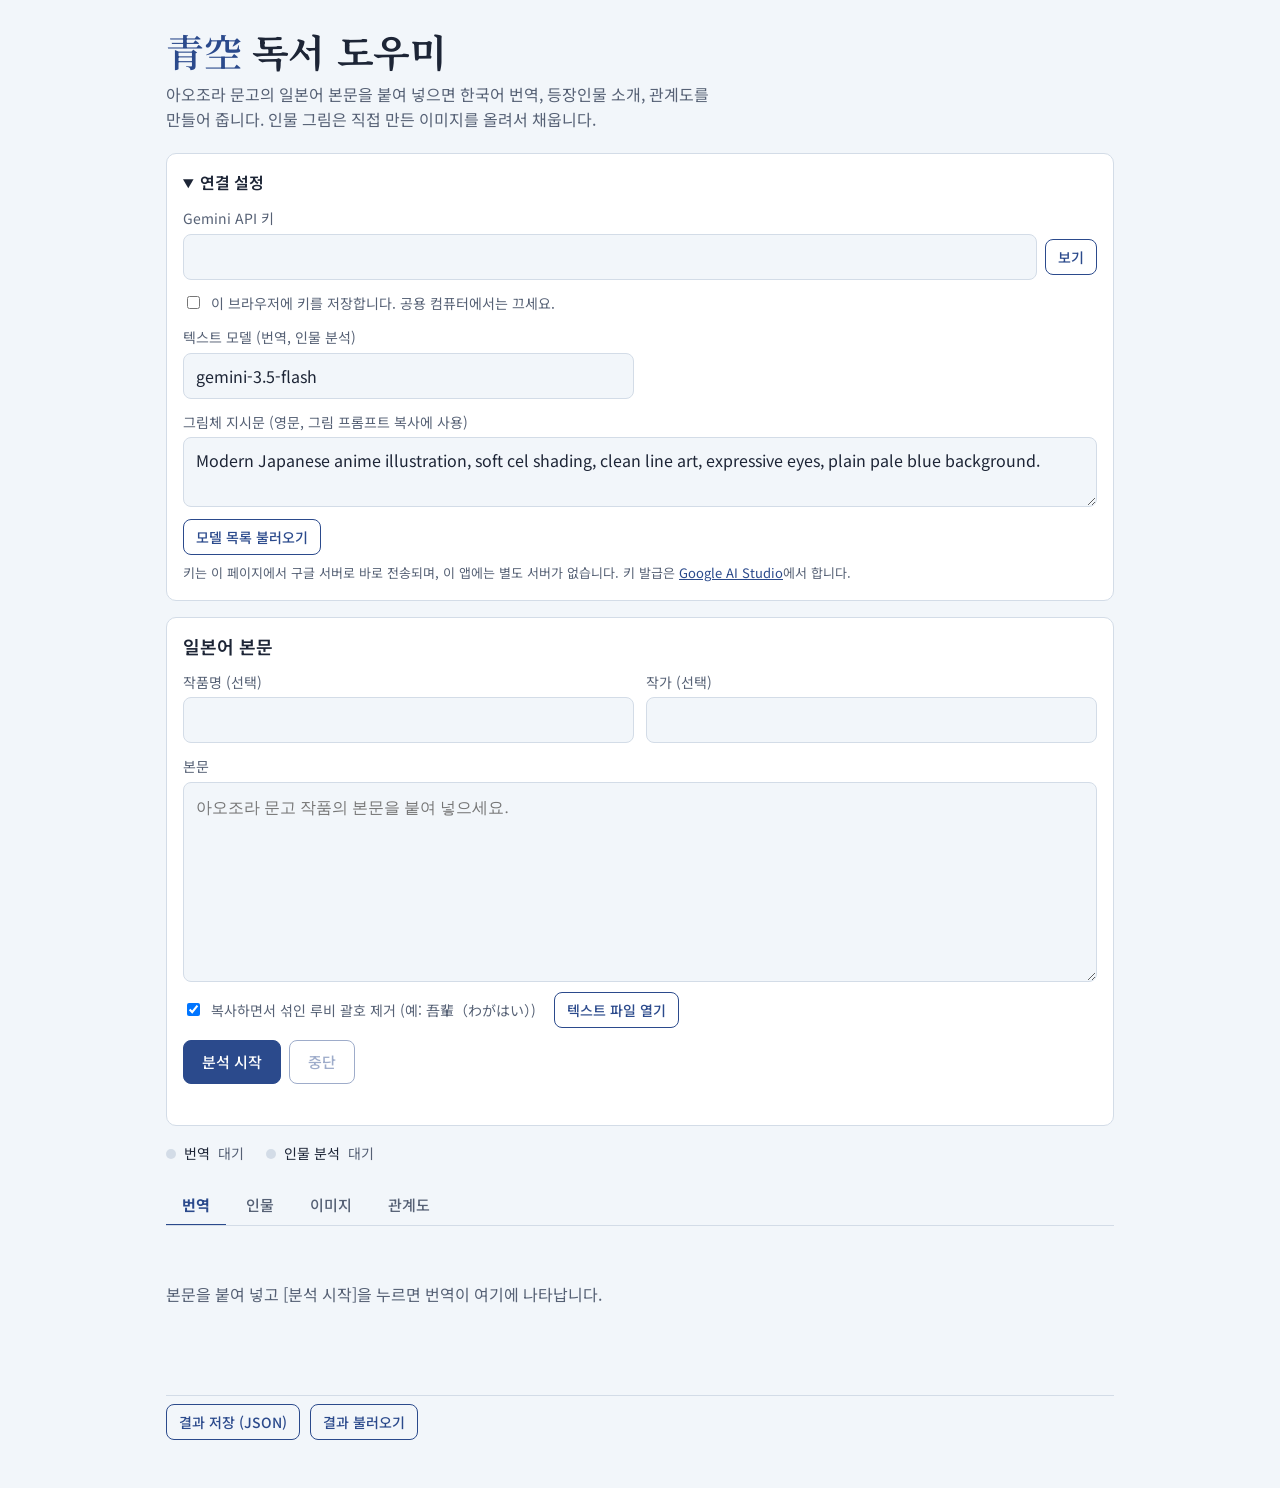
==== commit 85ce0a00: "아오조라: 기본 모델을 gemini-3.5-flash로 변경 gemini-3.8-flash에서 오류가 나서 기본값을 3.5 Flash로 되돌립니다. 브라우저에 3.8이 저장된 경우" ====
--- a/aozora-reader.html
+++ b/aozora-reader.html
@@ -258,7 +258,9 @@
 /* ================= 설정 ================= */
 const DEFAULT_STYLE = 'Modern Japanese anime illustration, soft cel shading, clean line art, expressive eyes, plain pale blue background.';
 const OLD_DEFAULT_STYLE = 'Modern Japanese anime illustration, soft cel shading, clean line art, expressive eyes, head-and-shoulders portrait, plain pale blue background.';
-const TEXT_MODELS = ['gemini-3.8-flash', 'gemini-3.5-flash-lite', 'gemini-3.6-flash', 'gemini-3.1-flash-lite', 'gemini-4-argon'];
+/* 기본값은 gemini-3.5-flash. gemini-3.8-flash는 오류가 나서 기본값에서 뺐다. */
+const TEXT_MODELS = ['gemini-3.5-flash', 'gemini-3.5-flash-lite', 'gemini-3.6-flash', 'gemini-3.1-flash-lite', 'gemini-3.8-flash', 'gemini-4-argon'];
+const BROKEN_MODELS = ['gemini-3.8-flash'];
 const API_BASES = ['https://generativelanguage.googleapis.com/v1beta', 'https://generativelanguage.googleapis.com/v1'];
 const ANALYSIS_LIMIT = 200000;
 const MAX_CHARACTERS = 12;
@@ -267,7 +269,7 @@
 const cfg = {
   remember: store.get('aozora.remember', '0') === '1',
   key: '',
-  textModel: store.get('aozora.textModel', TEXT_MODELS[0]),
+  textModel: (v => (BROKEN_MODELS.includes(v) ? TEXT_MODELS[0] : v))(store.get('aozora.textModel', TEXT_MODELS[0])),
   style: (v => (v === OLD_DEFAULT_STYLE ? DEFAULT_STYLE : v))(store.get('aozora.style', DEFAULT_STYLE))
 };
 if (cfg.remember) cfg.key = store.get('aozora.key', '');
